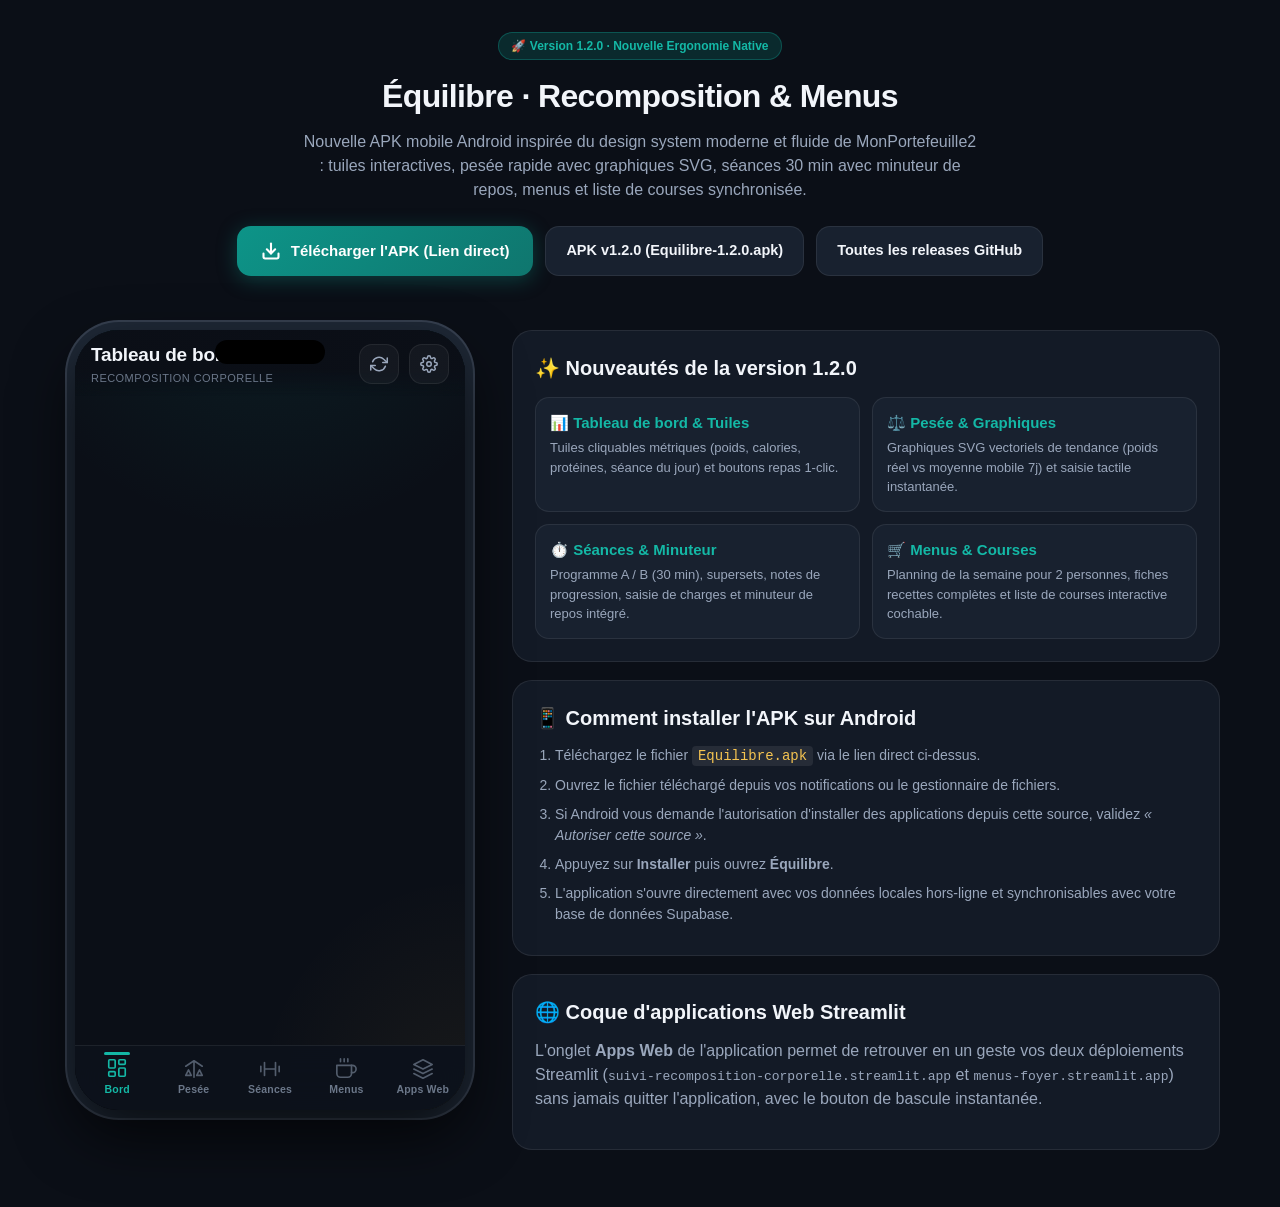
==== index.html @ 3985b1e2 "feat(apk): refonte mobile Équilibre inspirée de MonPortefeuille2 et CI/CD APK - Architecture mobile " ====
<!DOCTYPE html>
<html lang="fr">
<head>
    <meta charset="utf-8">
    <meta name="viewport" content="width=device-width, initial-scale=1">
    <title>Équilibre 1.2.0 — Nouvelle APK Android & Aperçu</title>
    <style>
        :root {
            --bg: #0B0F17;
            --card: #131A26;
            --card-2: #18212F;
            --line: rgba(255, 255, 255, 0.08);
            --teal: #0D9488;
            --teal-light: #14B8A6;
            --txt: #F2F5FA;
            --txt-2: #9AA7BC;
            --txt-3: #6B7789;
            --gold: #F5C451;
            --up: #10B981;
        }
        * { box-sizing: border-box; }
        body {
            margin: 0;
            padding: 0;
            background: var(--bg);
            color: var(--txt);
            font-family: -apple-system, BlinkMacSystemFont, "Segoe UI", Roboto, sans-serif;
            line-height: 1.5;
        }
        .header {
            padding: 32px 20px 24px;
            text-align: center;
            max-width: 900px;
            margin: 0 auto;
        }
        .badge {
            display: inline-flex;
            align-items: center;
            gap: 6px;
            padding: 4px 12px;
            border-radius: 999px;
            font-size: 12px;
            font-weight: 700;
            background: rgba(13, 148, 136, 0.2);
            color: var(--teal-light);
            border: 1px solid rgba(13, 148, 136, 0.4);
            margin-bottom: 12px;
        }
        h1 {
            font-size: 32px;
            font-weight: 800;
            margin: 0 0 10px;
            letter-spacing: -0.02em;
        }
        p.lead {
            font-size: 16px;
            color: var(--txt-2);
            max-width: 680px;
            margin: 0 auto 24px;
        }
        .actions {
            display: flex;
            flex-wrap: wrap;
            gap: 12px;
            justify-content: center;
            margin-bottom: 30px;
        }
        .btn-telecharger {
            display: inline-flex;
            align-items: center;
            gap: 10px;
            background: linear-gradient(135deg, var(--teal), #0F766E);
            color: #FFFFFF;
            font-weight: 750;
            font-size: 15px;
            padding: 13px 24px;
            border-radius: 14px;
            text-decoration: none;
            box-shadow: 0 4px 20px rgba(13, 148, 136, 0.35);
            transition: transform .12s ease, opacity .2s ease;
        }
        .btn-telecharger:hover { transform: translateY(-1px); }
        .btn-telecharger:active { transform: translateY(1px); }
        .btn-secondaire {
            display: inline-flex;
            align-items: center;
            gap: 8px;
            background: var(--card-2);
            color: var(--txt);
            font-weight: 650;
            font-size: 14.5px;
            padding: 13px 20px;
            border-radius: 14px;
            text-decoration: none;
            border: 1px solid var(--line);
        }
        .container {
            max-width: 1200px;
            margin: 0 auto;
            padding: 0 20px 40px;
            display: grid;
            grid-template-columns: 1fr;
            gap: 32px;
        }
        @media (min-width: 900px) {
            .container {
                grid-template-columns: 420px 1fr;
                align-items: start;
            }
        }
        /* Cadre mobile */
        .mockup-wrapper {
            position: sticky;
            top: 20px;
            display: flex;
            justify-content: center;
        }
        .phone-frame {
            width: 390px;
            height: 780px;
            background: #000000;
            border-radius: 44px;
            box-shadow: 0 25px 60px rgba(0, 0, 0, 0.7), 0 0 0 8px #1F2937, 0 0 0 10px #374151;
            overflow: hidden;
            position: relative;
        }
        .phone-island {
            position: absolute;
            top: 10px;
            left: 50%;
            transform: translateX(-50%);
            width: 110px;
            height: 24px;
            background: #000;
            border-radius: 16px;
            z-index: 100;
        }
        .phone-frame iframe {
            width: 100%;
            height: 100%;
            border: 0;
            display: block;
        }
        /* Contenu descriptif */
        .content-card {
            background: var(--card);
            border: 1px solid var(--line);
            border-radius: 20px;
            padding: 22px;
            margin-bottom: 18px;
        }
        .content-card h2 {
            margin: 0 0 12px;
            font-size: 20px;
            font-weight: 750;
            color: var(--txt);
        }
        .grid-features {
            display: grid;
            grid-template-columns: 1fr 1fr;
            gap: 12px;
            margin-top: 14px;
        }
        .feature-item {
            background: var(--card-2);
            border: 1px solid var(--line);
            border-radius: 14px;
            padding: 14px;
        }
        .feature-item h3 {
            margin: 0 0 4px;
            font-size: 15px;
            font-weight: 700;
            color: var(--teal-light);
        }
        .feature-item p {
            margin: 0;
            font-size: 13px;
            color: var(--txt-2);
        }
        .instructions ol {
            padding-left: 20px;
            color: var(--txt-2);
            margin: 8px 0;
        }
        .instructions li {
            margin-bottom: 8px;
            font-size: 14px;
        }
        .instructions code {
            background: rgba(255, 255, 255, 0.08);
            padding: 2px 6px;
            border-radius: 4px;
            color: var(--gold);
        }
    </style>
</head>
<body>
    <div class="header">
        <div class="badge">🚀 Version 1.2.0 · Nouvelle Ergonomie Native</div>
        <h1>Équilibre · Recomposition & Menus</h1>
        <p class="lead">
            Nouvelle APK mobile Android inspirée du design system moderne et fluide de MonPortefeuille2 :
            tuiles interactives, pesée rapide avec graphiques SVG, séances 30 min avec minuteur de repos, menus et liste de courses synchronisée.
        </p>
        <div class="actions">
            <a href="https://github.com/flaviensaillard/suivi-recomposition/releases/latest/download/Equilibre.apk" class="btn-telecharger" id="btnDlDirect">
                <svg width="20" height="20" viewBox="0 0 24 24" fill="none" stroke="currentColor" stroke-width="2.5" stroke-linecap="round" stroke-linejoin="round">
                    <path d="M21 15v4a2 2 0 0 1-2 2H5a2 2 0 0 1-2-2v-4"></path>
                    <polyline points="7 10 12 15 17 10"></polyline>
                    <line x1="12" y1="15" x2="12" y2="3"></line>
                </svg>
                Télécharger l'APK (Lien direct)
            </a>
            <a href="https://github.com/flaviensaillard/suivi-recomposition/releases/download/v1.2.0/Equilibre-1.2.0.apk" class="btn-secondaire">
                APK v1.2.0 (Equilibre-1.2.0.apk)
            </a>
            <a href="https://github.com/flaviensaillard/suivi-recomposition/releases" class="btn-secondaire" target="_blank">
                Toutes les releases GitHub
            </a>
        </div>
    </div>

    <div class="container">
        <!-- Mockup interactif -->
        <div class="mockup-wrapper">
            <div class="phone-frame">
                <div class="phone-island"></div>
                <iframe src="app/src/main/assets/www/index.html" title="Aperçu mobile Équilibre"></iframe>
            </div>
        </div>

        <!-- Détails de la version & Améliorations -->
        <div class="details">
            <div class="content-card">
                <h2>✨ Nouveautés de la version 1.2.0</h2>
                <div class="grid-features">
                    <div class="feature-item">
                        <h3>📊 Tableau de bord & Tuiles</h3>
                        <p>Tuiles cliquables métriques (poids, calories, protéines, séance du jour) et boutons repas 1-clic.</p>
                    </div>
                    <div class="feature-item">
                        <h3>⚖️ Pesée & Graphiques</h3>
                        <p>Graphiques SVG vectoriels de tendance (poids réel vs moyenne mobile 7j) et saisie tactile instantanée.</p>
                    </div>
                    <div class="feature-item">
                        <h3>⏱️ Séances & Minuteur</h3>
                        <p>Programme A / B (30 min), supersets, notes de progression, saisie de charges et minuteur de repos intégré.</p>
                    </div>
                    <div class="feature-item">
                        <h3>🛒 Menus & Courses</h3>
                        <p>Planning de la semaine pour 2 personnes, fiches recettes complètes et liste de courses interactive cochable.</p>
                    </div>
                </div>
            </div>

            <div class="content-card instructions">
                <h2>📱 Comment installer l'APK sur Android</h2>
                <ol>
                    <li>Téléchargez le fichier <code>Equilibre.apk</code> via le lien direct ci-dessus.</li>
                    <li>Ouvrez le fichier téléchargé depuis vos notifications ou le gestionnaire de fichiers.</li>
                    <li>Si Android vous demande l'autorisation d'installer des applications depuis cette source, validez <em>« Autoriser cette source »</em>.</li>
                    <li>Appuyez sur <strong>Installer</strong> puis ouvrez <strong>Équilibre</strong>.</li>
                    <li>L'application s'ouvre directement avec vos données locales hors-ligne et synchronisables avec votre base de données Supabase.</li>
                </ol>
            </div>

            <div class="content-card">
                <h2>🌐 Coque d'applications Web Streamlit</h2>
                <p style="color: var(--txt-2); margin-top: 0;">
                    L'onglet <strong>Apps Web</strong> de l'application permet de retrouver en un geste vos deux déploiements Streamlit (<code>suivi-recomposition-corporelle.streamlit.app</code> et <code>menus-foyer.streamlit.app</code>) sans jamais quitter l'application, avec le bouton de bascule instantanée.
                </p>
            </div>
        </div>
    </div>
</body>
</html>
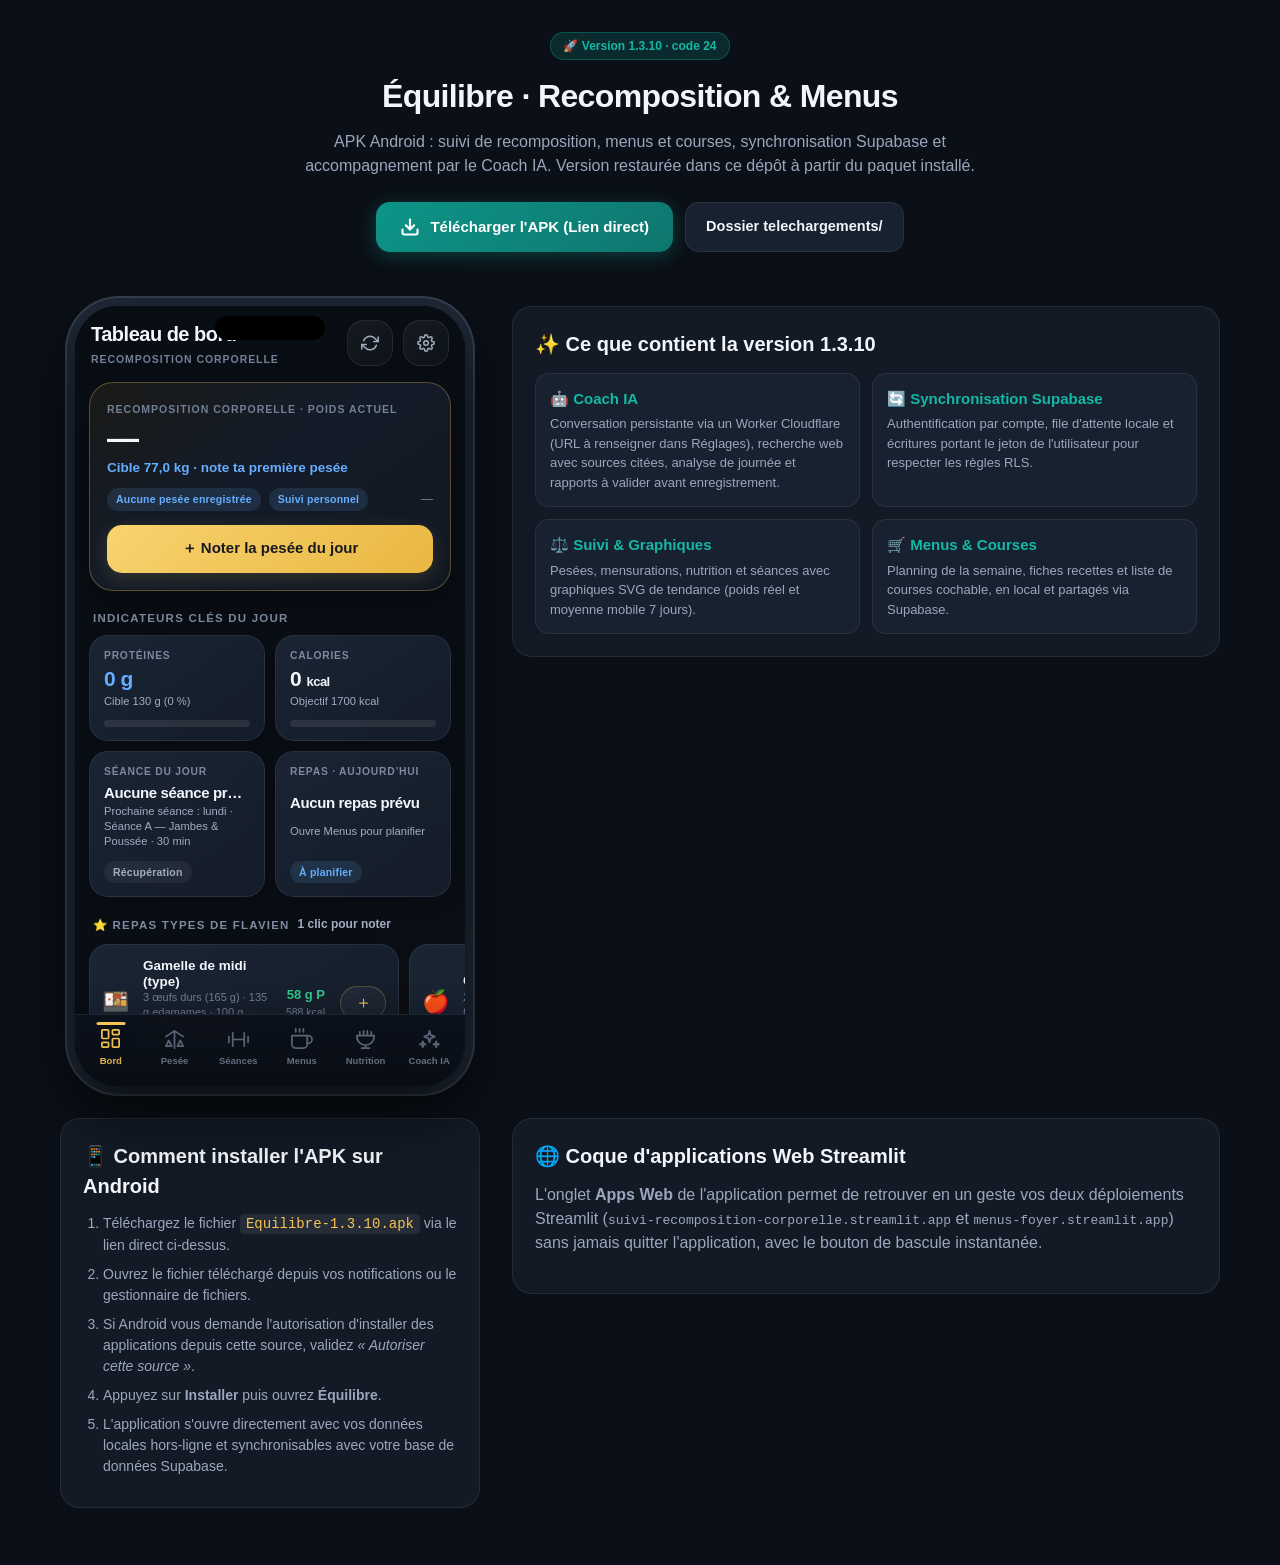
==== commit b50d1889: "feat(apk): restaure la version 1.3.10 depuis le paquet installé Le dépôt ne contenait plus le code d" ====
--- a/index.html
+++ b/index.html
@@ -3,7 +3,7 @@
 <head>
     <meta charset="utf-8">
     <meta name="viewport" content="width=device-width, initial-scale=1">
-    <title>Équilibre 1.2.0 — Nouvelle APK Android & Aperçu</title>
+    <title>Équilibre 1.3.10 — APK Android & Aperçu</title>
     <style>
         :root {
             --bg: #0B0F17;
@@ -197,14 +197,14 @@
 </head>
 <body>
     <div class="header">
-        <div class="badge">🚀 Version 1.2.0 · Nouvelle Ergonomie Native</div>
+        <div class="badge">🚀 Version 1.3.10 · code 24</div>
         <h1>Équilibre · Recomposition & Menus</h1>
         <p class="lead">
-            Nouvelle APK mobile Android inspirée du design system moderne et fluide de MonPortefeuille2 :
-            tuiles interactives, pesée rapide avec graphiques SVG, séances 30 min avec minuteur de repos, menus et liste de courses synchronisée.
+            APK Android : suivi de recomposition, menus et courses, synchronisation Supabase
+            et accompagnement par le Coach IA. Version restaurée dans ce dépôt à partir du paquet installé.
         </p>
         <div class="actions">
-            <a href="https://github.com/flaviensaillard/suivi-recomposition/releases/latest/download/Equilibre.apk" class="btn-telecharger" id="btnDlDirect">
+            <a href="telechargements/Equilibre-1.3.10.apk" class="btn-telecharger" id="btnDlDirect">
                 <svg width="20" height="20" viewBox="0 0 24 24" fill="none" stroke="currentColor" stroke-width="2.5" stroke-linecap="round" stroke-linejoin="round">
                     <path d="M21 15v4a2 2 0 0 1-2 2H5a2 2 0 0 1-2-2v-4"></path>
                     <polyline points="7 10 12 15 17 10"></polyline>
@@ -212,11 +212,8 @@
                 </svg>
                 Télécharger l'APK (Lien direct)
             </a>
-            <a href="https://github.com/flaviensaillard/suivi-recomposition/releases/download/v1.2.0/Equilibre-1.2.0.apk" class="btn-secondaire">
-                APK v1.2.0 (Equilibre-1.2.0.apk)
-            </a>
-            <a href="https://github.com/flaviensaillard/suivi-recomposition/releases" class="btn-secondaire" target="_blank">
-                Toutes les releases GitHub
+            <a href="https://github.com/flaviensaillard/suivi-recomposition/tree/main/telechargements" class="btn-secondaire" target="_blank">
+                Dossier telechargements/
             </a>
         </div>
     </div>
@@ -233,31 +230,32 @@
         <!-- Détails de la version & Améliorations -->
         <div class="details">
             <div class="content-card">
-                <h2>✨ Nouveautés de la version 1.2.0</h2>
+                <h2>✨ Ce que contient la version 1.3.10</h2>
                 <div class="grid-features">
                     <div class="feature-item">
-                        <h3>📊 Tableau de bord & Tuiles</h3>
-                        <p>Tuiles cliquables métriques (poids, calories, protéines, séance du jour) et boutons repas 1-clic.</p>
-                    </div>
-                    <div class="feature-item">
-                        <h3>⚖️ Pesée & Graphiques</h3>
-                        <p>Graphiques SVG vectoriels de tendance (poids réel vs moyenne mobile 7j) et saisie tactile instantanée.</p>
-                    </div>
-                    <div class="feature-item">
-                        <h3>⏱️ Séances & Minuteur</h3>
-                        <p>Programme A / B (30 min), supersets, notes de progression, saisie de charges et minuteur de repos intégré.</p>
+                        <h3>🤖 Coach IA</h3>
+                        <p>Conversation persistante via un Worker Cloudflare (URL à renseigner dans Réglages), recherche web avec sources citées, analyse de journée et rapports à valider avant enregistrement.</p>
+                    </div>
+                    <div class="feature-item">
+                        <h3>🔄 Synchronisation Supabase</h3>
+                        <p>Authentification par compte, file d'attente locale et écritures portant le jeton de l'utilisateur pour respecter les règles RLS.</p>
+                    </div>
+                    <div class="feature-item">
+                        <h3>⚖️ Suivi & Graphiques</h3>
+                        <p>Pesées, mensurations, nutrition et séances avec graphiques SVG de tendance (poids réel et moyenne mobile 7 jours).</p>
                     </div>
                     <div class="feature-item">
                         <h3>🛒 Menus & Courses</h3>
-                        <p>Planning de la semaine pour 2 personnes, fiches recettes complètes et liste de courses interactive cochable.</p>
-                    </div>
+                        <p>Planning de la semaine, fiches recettes et liste de courses cochable, en local et partagés via Supabase.</p>
+                    </div>
+                </div>
                 </div>
             </div>
 
             <div class="content-card instructions">
                 <h2>📱 Comment installer l'APK sur Android</h2>
                 <ol>
-                    <li>Téléchargez le fichier <code>Equilibre.apk</code> via le lien direct ci-dessus.</li>
+                    <li>Téléchargez le fichier <code>Equilibre-1.3.10.apk</code> via le lien direct ci-dessus.</li>
                     <li>Ouvrez le fichier téléchargé depuis vos notifications ou le gestionnaire de fichiers.</li>
                     <li>Si Android vous demande l'autorisation d'installer des applications depuis cette source, validez <em>« Autoriser cette source »</em>.</li>
                     <li>Appuyez sur <strong>Installer</strong> puis ouvrez <strong>Équilibre</strong>.</li>
